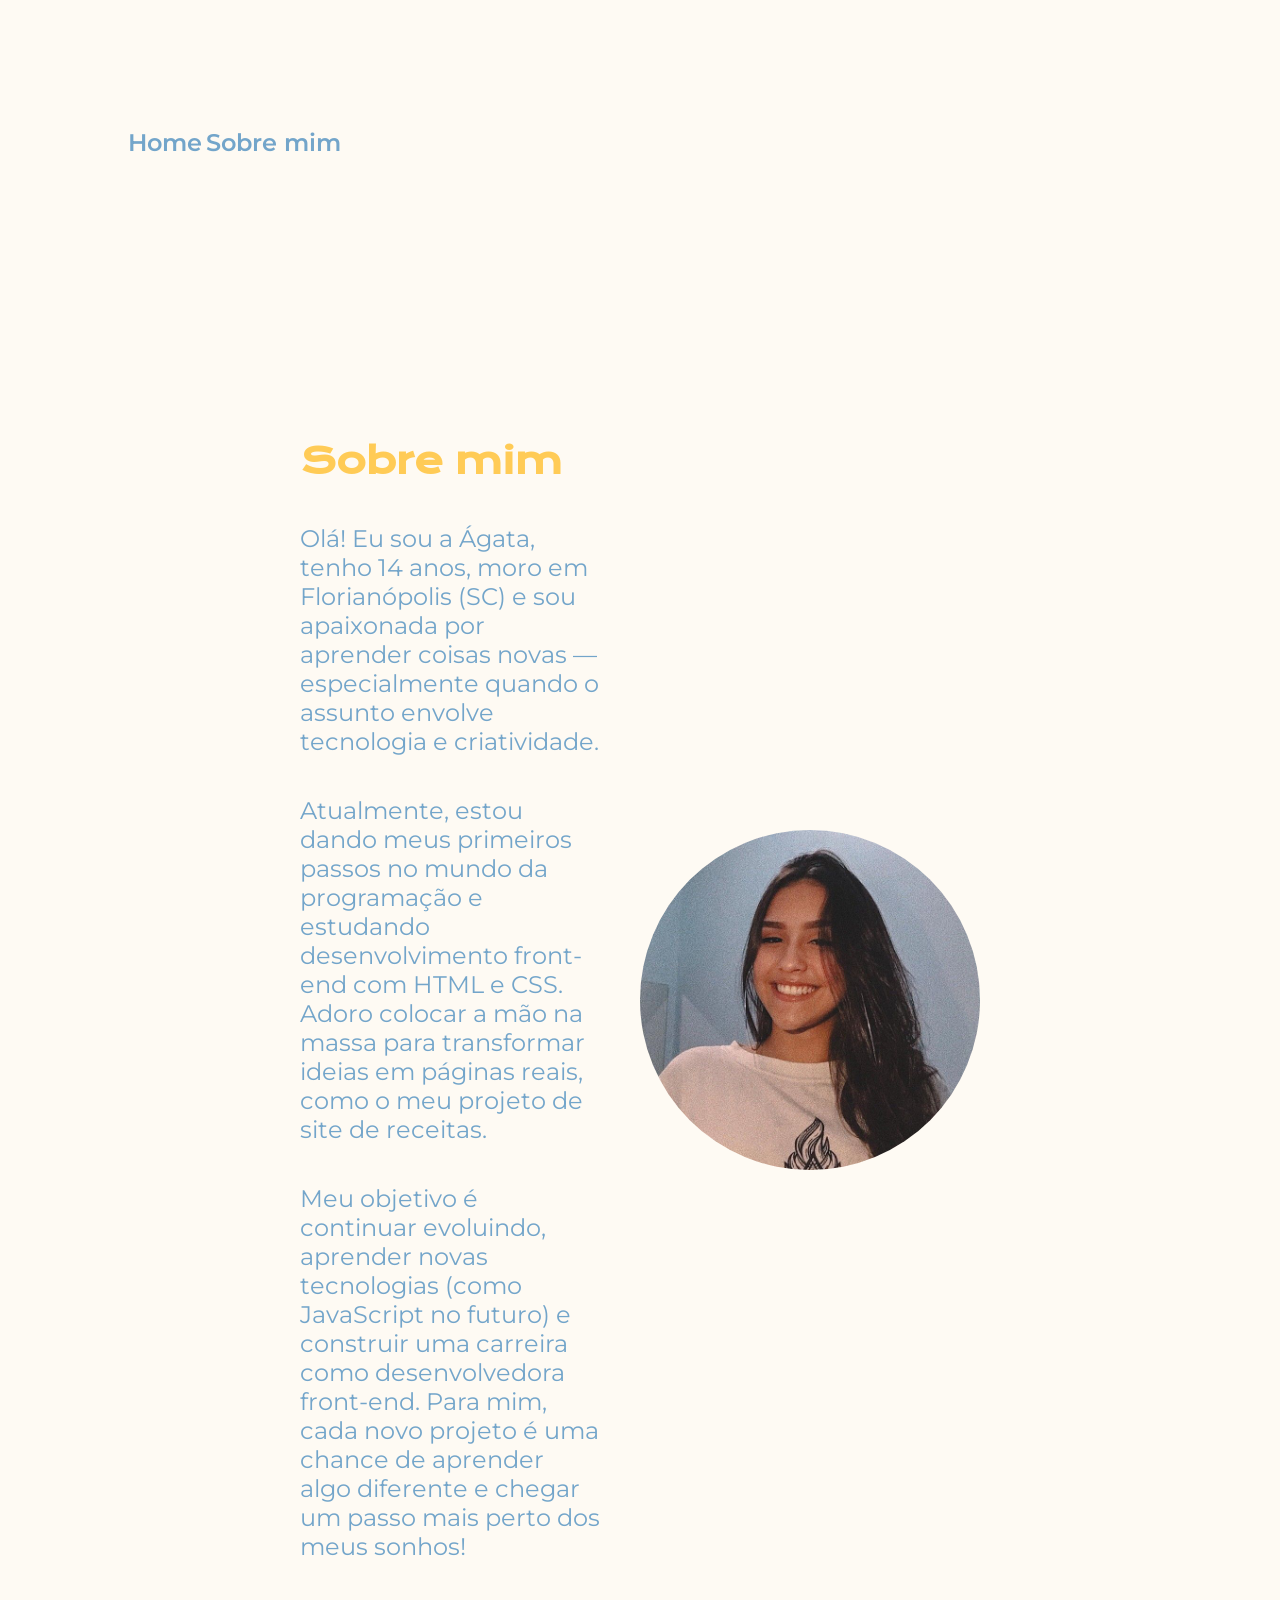
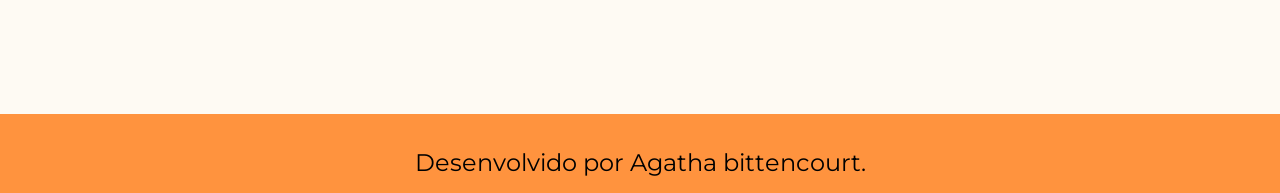
==== about.html @ 02cb59db "Add files via upload" ====
<!DOCTYPE html>
<html lang="pt-br">
<head>
    <meta charset="UTF-8">
    <meta name="viewport" content="width=device-width, initial-scale=1.0">
    <title>Sobre mim</title>
    <link rel="stylesheet" href="./styles/style.css">
</head>
<body>
    <header class="cabecalho">
         <nav class="cabecalho__menu__">
            <a class="cabecalho__menu__link" href="index.html">Home</a>
            <a class="cabecalho__menu__link" href="about.html">Sobre mim</a>
         </nav>
    </header>

    <main class="apresentacao__mim">
        <section class="apresentacao__conteudo">
            <h1 class="apresentacao__conteudo__titulo">Sobre mim</h1>
            <p class="apresentacao__conteudo__texto__mim">Olá! Eu sou a Ágata, tenho 14 anos, moro em Florianópolis (SC) e sou apaixonada por aprender coisas novas — especialmente quando o assunto envolve tecnologia e criatividade.</p>
            <p class="apresentacao__conteudo__texto__mim">Atualmente, estou dando meus primeiros passos no mundo da programação e estudando desenvolvimento front-end com HTML e CSS. Adoro colocar a mão na massa para transformar ideias em páginas reais, como o meu projeto de site de receitas.</p>
            <p class="apresentacao__conteudo__texto__mim"> Meu objetivo é continuar evoluindo, aprender novas tecnologias (como JavaScript no futuro) e construir uma carreira como desenvolvedora front-end. Para mim, cada novo projeto é uma chance de aprender algo diferente e chegar um passo mais perto dos meus sonhos!</p>
        </section>
        <img class="imagem__principal" src="./assets/imagem ilustrativa.jpg" alt="foto ilustrativa de Agatha">
        </main>
    
    <footer class="rodape">
        <p>Desenvolvido por Agatha bittencourt.</p>
    </footer>
</body>
</html>
---- styles/style.css ----
@import url('https://fonts.googleapis.com/css2?family=Krona+One&family=Montserrat:ital,wght@0,100..900;1,100..900&display=swap');

:root {
    --cor-primaria: #FEFAF3;
    --cor-secundaria: #FFCB56;
    --cor-terciaria: #73A5CA;
    --cor-hover-rodape: #FF933E;
    --cor-letra-rodape: #000000;

    --font-primaria: 'Krona one', sans-serif;
    --font-secundaria: 'montserrat', sans-serif;
}
*{
    margin: 0;
    padding: 0;
}

body {
    /* height: 100vh; */
    background-color: var(--cor-primaria);
    color: var(--cor-secundaria);
}

.cabecalho__menu {
    display: flex;
    gap: 80px;
}

.cabecalho {
    padding: 2% 0% 0% 15%
}
.cabecalho__menu__link {
    font-family: var(--font-secundaria);
    font-size: 1.5rem;
    font-weight: 600;
    color: var(--cor-terciaria);
    text-decoration: none;
    transition: transform 0.3s ease;
    display: inline-block;
}

.cabecalho__menu__link:hover {
    text-decoration: underline;
    transform: scale(0.95);
}

.apresentacao {
    padding: 105px 300px;
    display: flex;
    align-items: center;
    justify-content: space-between;
    gap: 82px;
}

.apresentacao__mim {
    padding: 153px 300px;
    display: flex;
    align-items: center;
    justify-content: space-between;
}

.apresentacao__conteudo {
    width: 50%;
    display: flex;
    flex-direction: column;
    gap: 40px;
}

.apresentacao__conteudo__titulo {
    font-size: 2.25rem;
    font-family: var(--font-primaria);
    display: inline-block;
    transition: transform 0.5s ease;
}

.apresentacao__conteudo__titulo:hover {
    transform: scale(1.05);
}

.titulo-destaque {
    color: var(--cor-terciaria);
}

.apresentacao__conteudo__texto {
    font-size: 24px;
    font-family: var(--font-secundaria);
}

.apresentacao__conteudo__texto__mim {
    font-size: 1.5rem;
    font-family: var(--font-secundaria);
    color: var(--cor-terciaria);
}

.apresentacao__links {
    display: flex;
    flex-direction: column;
    justify-content: space-between;
    align-items: center;
    gap: 32px;
}

.apresentacao__links__subtitulo {
    font-family: var(--font-primaria);
    font-weight: 400;
    font-size: 1.5rem;
}

.apresentacao__links__navegacao {
    /* background-color: #007E6E; */
    display: flex;
    justify-content: center;
    gap: 16px;
    border: 3px solid var(--cor-terciaria);
    width: 50%;
    text-align: center;
    border-radius: 8px;
    font-size: 1.5rem;
    font-weight: 600;
    padding: 21.5px 0;
    text-decoration: none;
    color: var(--cor-secundaria);
    font-family: var(--font-secundaria);
    transition: transform 0.5s ease;
}

.apresentacao__links__navegacao:hover {
    background-color: var(--cor-hover-rodape);
    transform: scale(0.95);
}

.rodape {
    padding: 34px 0px 16px 0px;
    color: var(--cor-letra-rodape);
    background-color: var(--cor-hover-rodape);
    text-align: center;
    font-family: var(--font-secundaria);
    font-size: 1.5rem;
    font-weight: 400;
}


.imagem__principal{
    width: 50%;
    margin-left: 40px;
    border-radius: 300%;
    transition: transform 0.3s ease;
}

.imagem__principal:hover{
    
    transform: scale(1.05);
}

.apresentacao__imagens{
    width: 25px;
    height: 25px;
    
}
.apresentacao__conteudo__imagens{
    width: 39px;
    height: 34px;
} 

@media (max-width: 1620px) {
    .cabecalho {
        padding: 10% ;
    }

    .cabecalho__menu {
        justify-content: center;
    }

    .apresentacao {
        flex-direction: column-reverse;
        padding: 5%;
    }

    .apresentacao__conteudo {
        width: auto;
    }
    
}
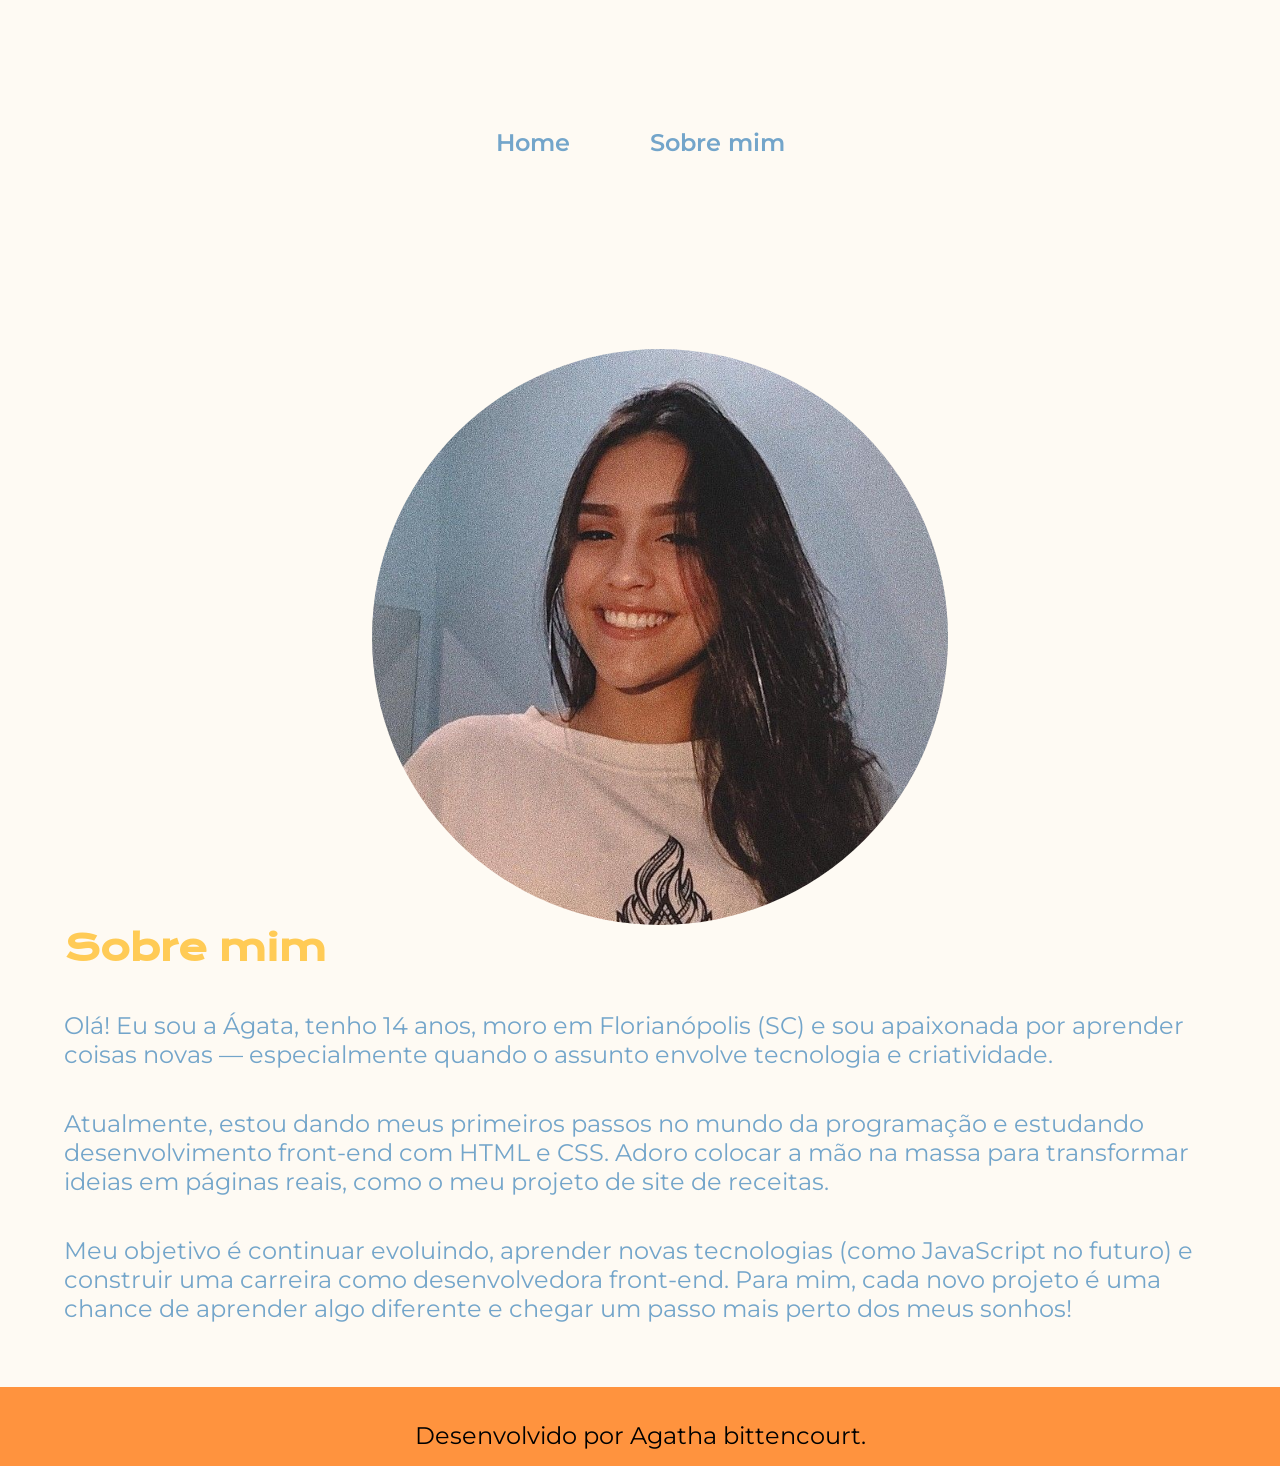
==== commit bbc05f77: "Add files via upload" ====
--- a/about.html
+++ b/about.html
@@ -8,7 +8,7 @@
 </head>
 <body>
     <header class="cabecalho">
-         <nav class="cabecalho__menu__">
+         <nav class="cabecalho__menu">
             <a class="cabecalho__menu__link" href="index.html">Home</a>
             <a class="cabecalho__menu__link" href="about.html">Sobre mim</a>
          </nav>
--- a/styles/style.css
+++ b/styles/style.css
@@ -171,7 +171,16 @@
         justify-content: center;
     }
 
+    .cabecalho__menu__link {
+        justify-content: center;
+    }
+
     .apresentacao {
+        flex-direction: column-reverse;
+        padding: 5%;
+    }
+
+    .apresentacao__mim {
         flex-direction: column-reverse;
         padding: 5%;
     }
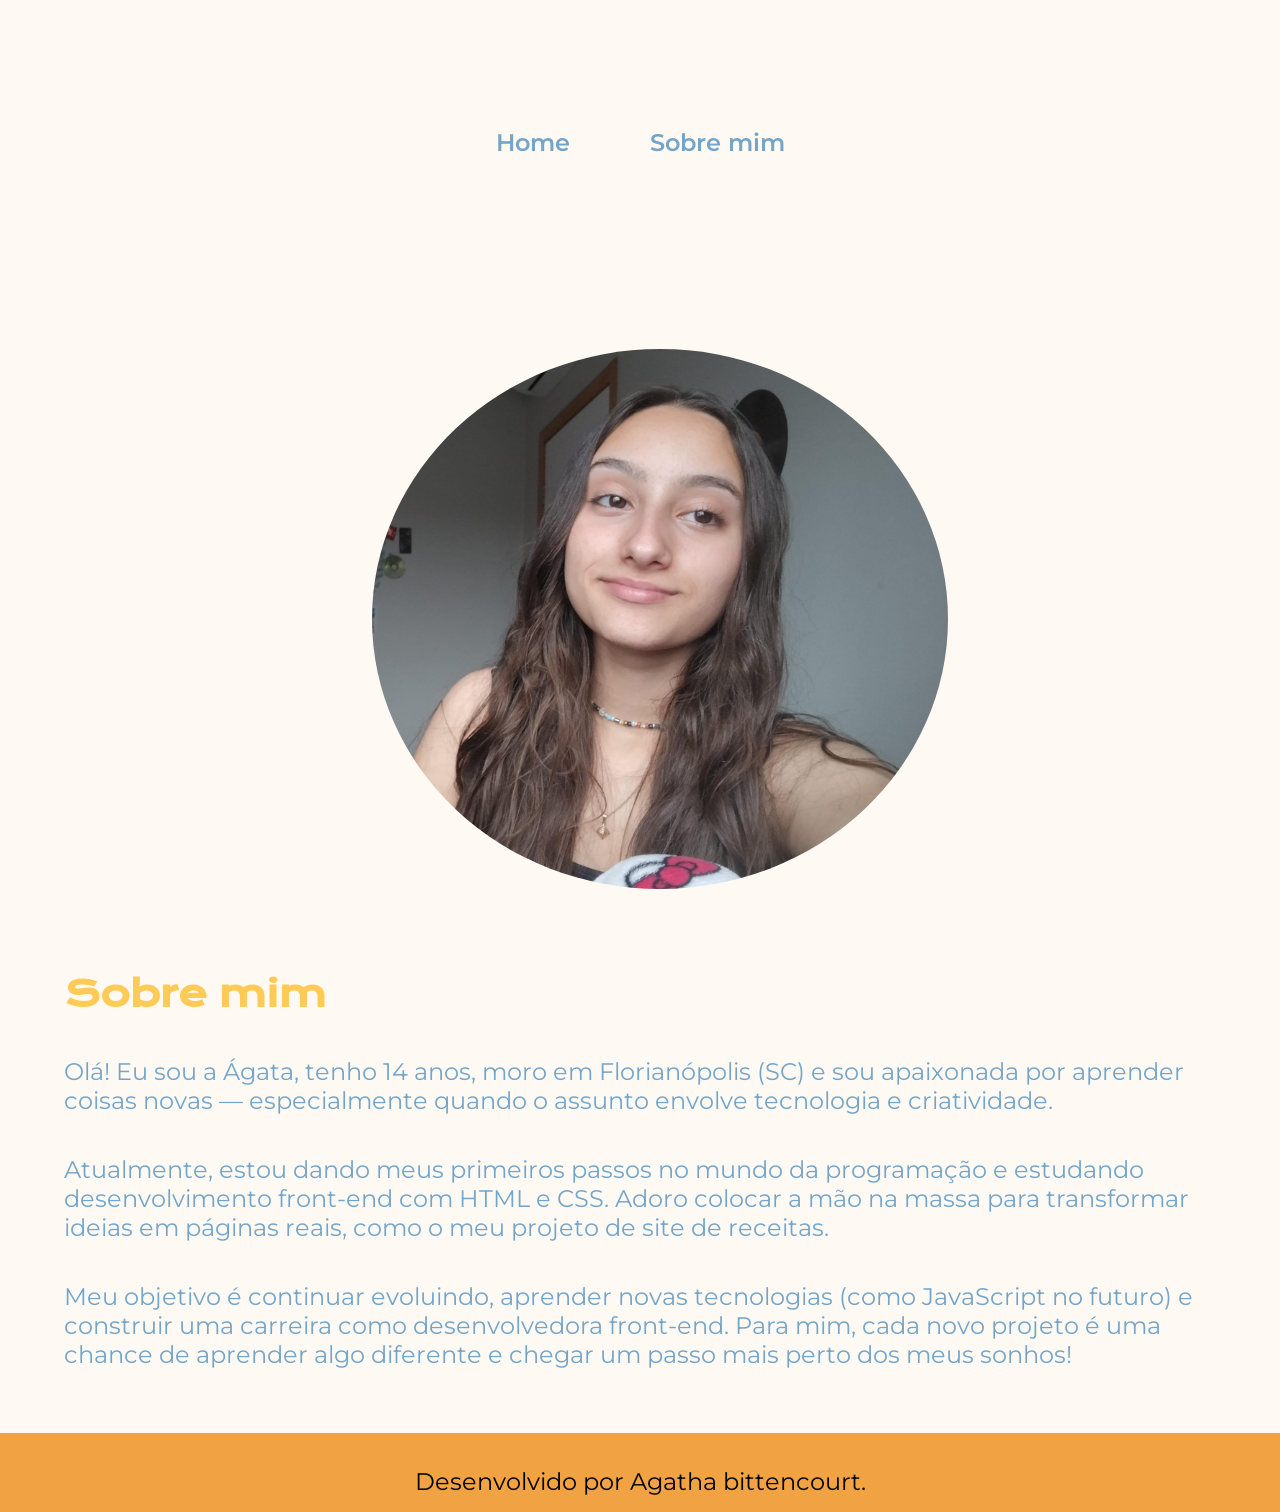
==== commit 68dbc0d3: "Add files via upload" ====
--- a/about.html
+++ b/about.html
@@ -21,7 +21,7 @@
             <p class="apresentacao__conteudo__texto__mim">Atualmente, estou dando meus primeiros passos no mundo da programação e estudando desenvolvimento front-end com HTML e CSS. Adoro colocar a mão na massa para transformar ideias em páginas reais, como o meu projeto de site de receitas.</p>
             <p class="apresentacao__conteudo__texto__mim"> Meu objetivo é continuar evoluindo, aprender novas tecnologias (como JavaScript no futuro) e construir uma carreira como desenvolvedora front-end. Para mim, cada novo projeto é uma chance de aprender algo diferente e chegar um passo mais perto dos meus sonhos!</p>
         </section>
-        <img class="imagem__principal" src="./assets/imagem ilustrativa.jpg" alt="foto ilustrativa de Agatha">
+        <img class="imagem__principal" src="./assets/eu 2.jpeg" alt="foto ilustrativa de Agatha">
         </main>
     
     <footer class="rodape">
--- a/styles/style.css
+++ b/styles/style.css
@@ -4,7 +4,7 @@
     --cor-primaria: #FEFAF3;
     --cor-secundaria: #FFCB56;
     --cor-terciaria: #73A5CA;
-    --cor-hover-rodape: #FF933E;
+    --cor-hover-rodape: #F1A344;
     --cor-letra-rodape: #000000;
 
     --font-primaria: 'Krona one', sans-serif;
@@ -57,6 +57,7 @@
     display: flex;
     align-items: center;
     justify-content: space-between;
+    gap: 82px;
 }
 
 .apresentacao__conteudo {
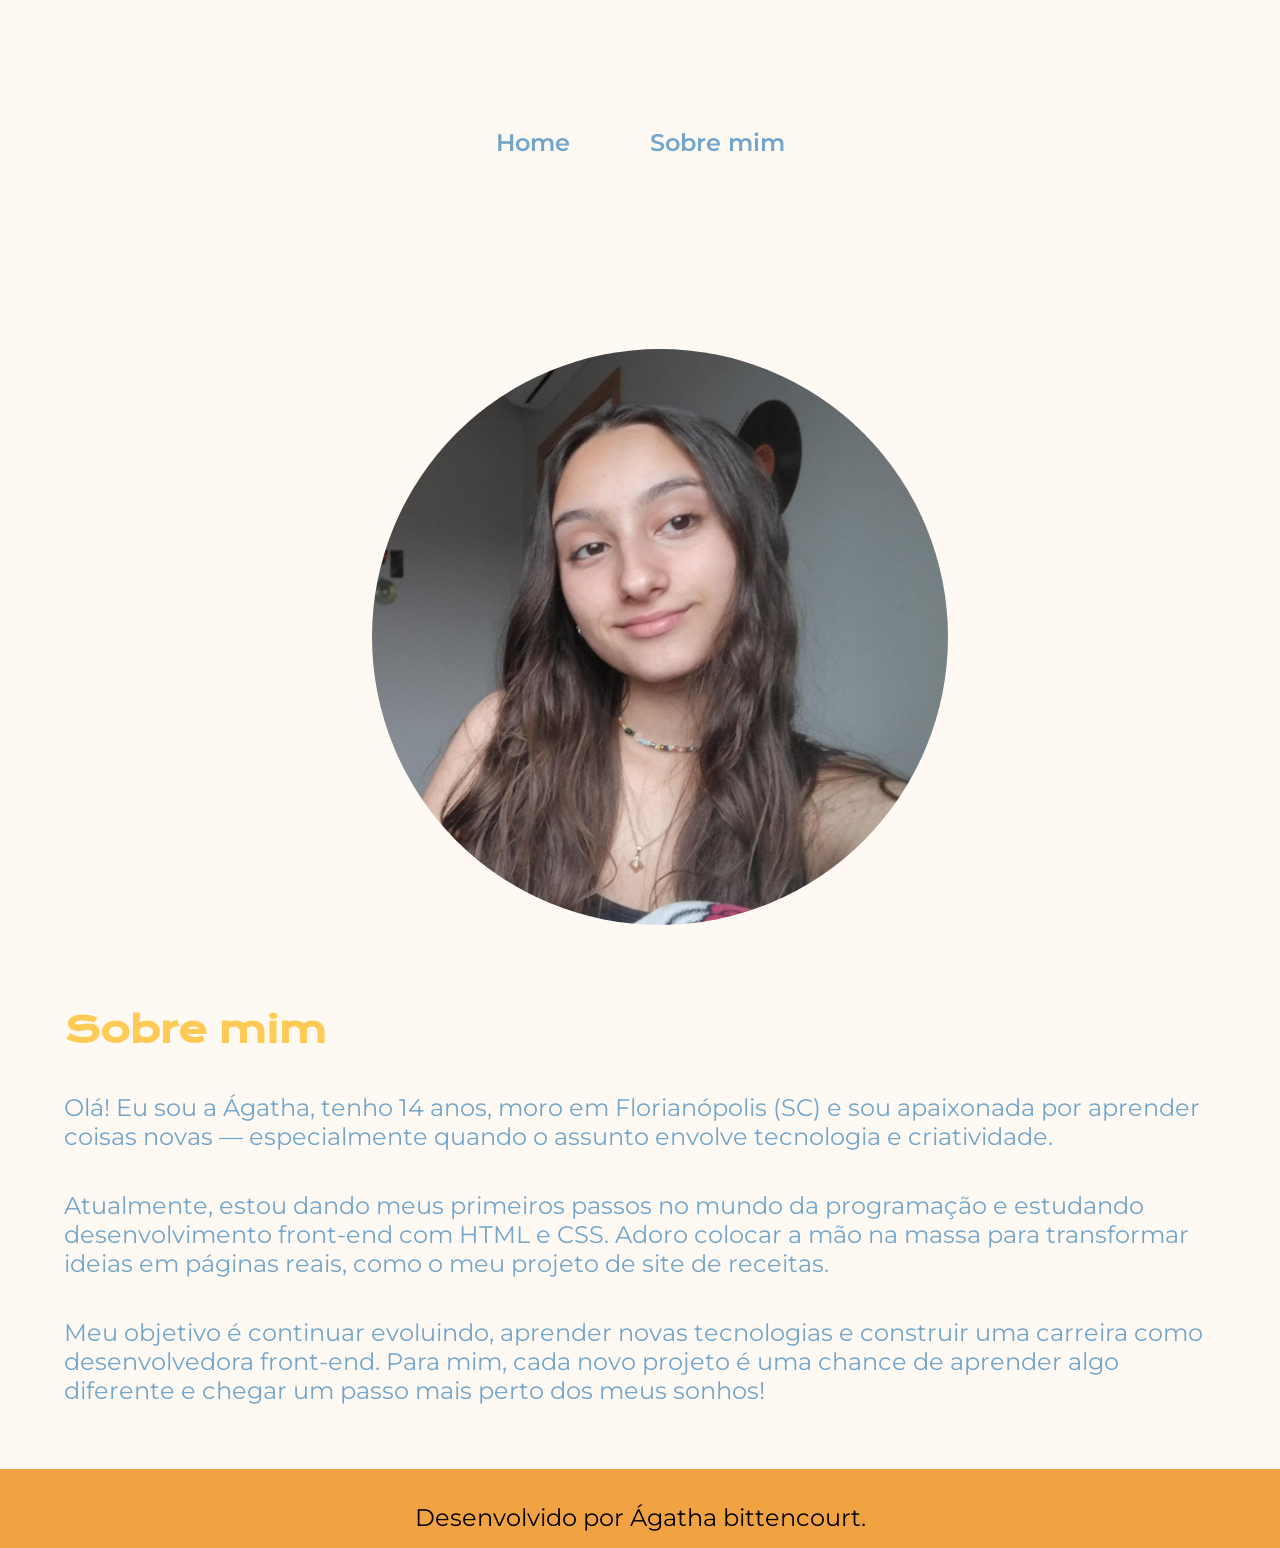
==== commit b78806d0: "Add files via upload" ====
--- a/about.html
+++ b/about.html
@@ -17,15 +17,15 @@
     <main class="apresentacao__mim">
         <section class="apresentacao__conteudo">
             <h1 class="apresentacao__conteudo__titulo">Sobre mim</h1>
-            <p class="apresentacao__conteudo__texto__mim">Olá! Eu sou a Ágata, tenho 14 anos, moro em Florianópolis (SC) e sou apaixonada por aprender coisas novas — especialmente quando o assunto envolve tecnologia e criatividade.</p>
+            <p class="apresentacao__conteudo__texto__mim">Olá! Eu sou a Ágatha, tenho 14 anos, moro em Florianópolis (SC) e sou apaixonada por aprender coisas novas — especialmente quando o assunto envolve tecnologia e criatividade.</p>
             <p class="apresentacao__conteudo__texto__mim">Atualmente, estou dando meus primeiros passos no mundo da programação e estudando desenvolvimento front-end com HTML e CSS. Adoro colocar a mão na massa para transformar ideias em páginas reais, como o meu projeto de site de receitas.</p>
-            <p class="apresentacao__conteudo__texto__mim"> Meu objetivo é continuar evoluindo, aprender novas tecnologias (como JavaScript no futuro) e construir uma carreira como desenvolvedora front-end. Para mim, cada novo projeto é uma chance de aprender algo diferente e chegar um passo mais perto dos meus sonhos!</p>
+            <p class="apresentacao__conteudo__texto__mim"> Meu objetivo é continuar evoluindo, aprender novas tecnologias e construir uma carreira como desenvolvedora front-end. Para mim, cada novo projeto é uma chance de aprender algo diferente e chegar um passo mais perto dos meus sonhos!</p>
         </section>
-        <img class="imagem__principal" src="./assets/eu 2.jpeg" alt="foto ilustrativa de Agatha">
+        <img class="imagem__principal" src="./assets/eu 3.jpeg" alt="foto ilustrativa de Agatha">
         </main>
     
     <footer class="rodape">
-        <p>Desenvolvido por Agatha bittencourt.</p>
+        <p>Desenvolvido por Ágatha bittencourt.</p>
     </footer>
 </body>
 </html>
--- a/styles/style.css
+++ b/styles/style.css
@@ -143,8 +143,10 @@
 
 .imagem__principal{
     width: 50%;
+    aspect-ratio: 1 / 1;
+    object-fit: cover;
     margin-left: 40px;
-    border-radius: 300%;
+    border-radius: 50%;
     transition: transform 0.3s ease;
 }
 
